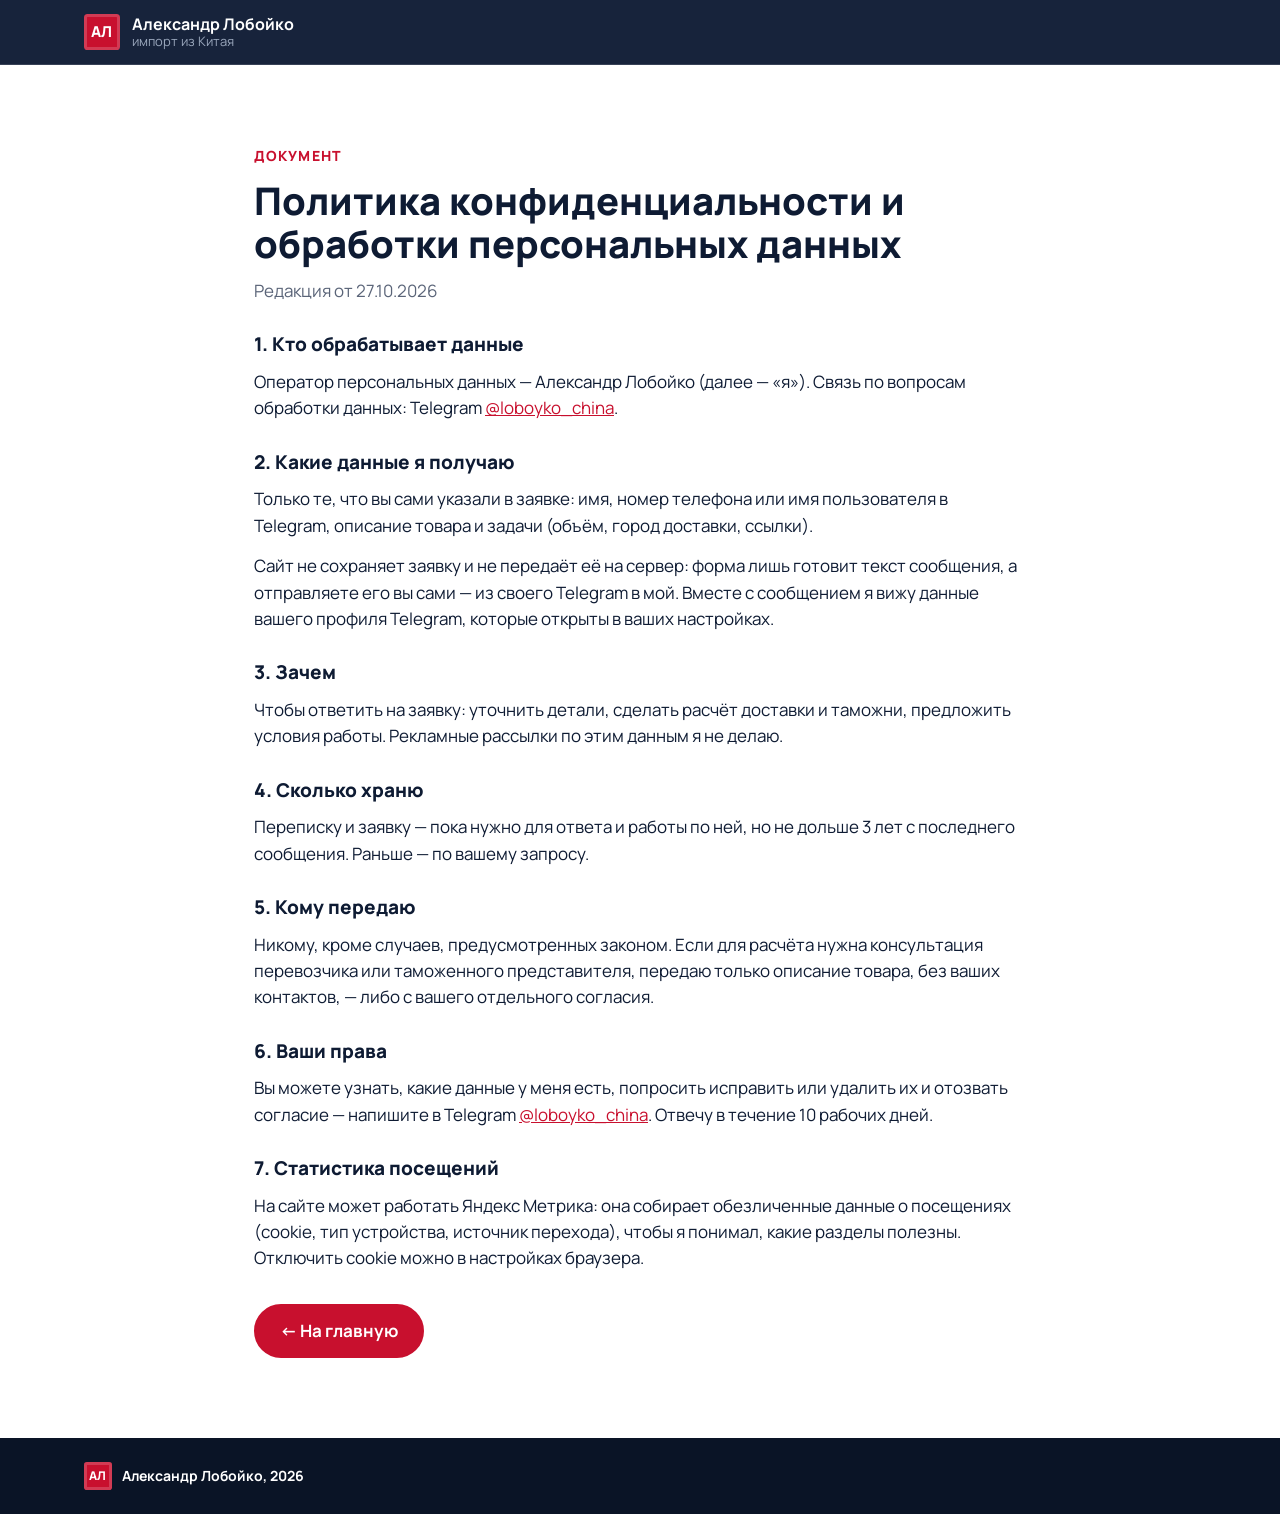
==== policy.html @ a02b36c3 "Сайт: первая публикация" ====
<!doctype html>
<html lang="ru">
<head>
<meta charset="utf-8">
<meta name="viewport" content="width=device-width, initial-scale=1">
<title>Политика конфиденциальности — Александр Лобойко</title>
<meta name="robots" content="noindex">
<link rel="icon" type="image/png" sizes="48x48" href="img/icon-48.png">
<link rel="preconnect" href="https://fonts.googleapis.com">
<link rel="preconnect" href="https://fonts.gstatic.com" crossorigin>
<link rel="stylesheet" href="https://fonts.googleapis.com/css2?family=Manrope:wght@400;600;700;800&family=PT+Serif:ital,wght@1,700&display=swap">
<link rel="stylesheet" href="style.css">
</head>
<body>

<header class="top">
  <div class="wrap top-in">
    <a class="brand" href="./" aria-label="Александр Лобойко — на главную">
      <span class="seal" aria-hidden="true">АЛ</span>
      <span class="brand-t"><b>Александр Лобойко</b><small>импорт из Китая</small></span>
    </a>
  </div>
</header>

<main class="section">
  <div class="wrap prose policy">
    <p class="kicker">Документ</p>
    <h2>Политика конфиденциальности и обработки персональных данных</h2>
    <p class="sub">Редакция от 27.10.2026</p>

    <h3>1. Кто обрабатывает данные</h3>
    <p>Оператор персональных данных — Александр Лобойко (далее — «я»). Связь по вопросам обработки данных: Telegram <a href="https://t.me/loboyko_china">@loboyko_china</a>.</p>

    <h3>2. Какие данные я получаю</h3>
    <p>Только те, что вы сами указали в заявке: имя, номер телефона или имя пользователя в Telegram, описание товара и задачи (объём, город доставки, ссылки).</p>
    <p>Сайт не сохраняет заявку и не передаёт её на сервер: форма лишь готовит текст сообщения, а отправляете его вы сами — из своего Telegram в мой. Вместе с сообщением я вижу данные вашего профиля Telegram, которые открыты в ваших настройках.</p>

    <h3>3. Зачем</h3>
    <p>Чтобы ответить на заявку: уточнить детали, сделать расчёт доставки и таможни, предложить условия работы. Рекламные рассылки по этим данным я не делаю.</p>

    <h3>4. Сколько храню</h3>
    <p>Переписку и заявку — пока нужно для ответа и работы по ней, но не дольше 3 лет с последнего сообщения. Раньше — по вашему запросу.</p>

    <h3>5. Кому передаю</h3>
    <p>Никому, кроме случаев, предусмотренных законом. Если для расчёта нужна консультация перевозчика или таможенного представителя, передаю только описание товара, без ваших контактов, — либо с вашего отдельного согласия.</p>

    <h3>6. Ваши права</h3>
    <p>Вы можете узнать, какие данные у меня есть, попросить исправить или удалить их и отозвать согласие — напишите в Telegram <a href="https://t.me/loboyko_china">@loboyko_china</a>. Отвечу в течение 10 рабочих дней.</p>

    <h3>7. Статистика посещений</h3>
    <p>На сайте может работать Яндекс Метрика: она собирает обезличенные данные о посещениях (cookie, тип устройства, источник перехода), чтобы я понимал, какие разделы полезны. Отключить cookie можно в настройках браузера.</p>

    <p style="margin-top:32px"><a class="btn" href="./">← На главную</a></p>
  </div>
</main>

<footer class="foot">
  <div class="wrap foot-in">
    <span><span class="seal" aria-hidden="true">АЛ</span> Александр Лобойко, 2026</span>
  </div>
</footer>
</body>
</html>
---- style.css ----
/* Фирменный стиль «Китай по-взрослому» — те же цвета и шрифты, что в 01_оформление */
:root {
  --navy: #0E1B33;
  --navy-2: #172B4D;
  --red: #C8102E;
  --red-soft: #FF6B7F;
  --paper: #F4EFE6;
  --paper-2: #EAE3D6;
  --ink: #0E1B33;
  --muted: #9AA7BC;
  --muted-ink: #5A6478;
  --line: rgba(255,255,255,.14);
  --line-ink: rgba(14,27,51,.14);
  --green: #1F7A4D;
  --font: 'Manrope', 'Segoe UI', Arial, sans-serif;
  --accent-font: 'PT Serif', Georgia, serif;
  --r: 14px;
}

* { box-sizing: border-box; margin: 0; padding: 0; }
html { scroll-behavior: smooth; scroll-padding-top: 76px; }
body { font-family: var(--font); background: #fff; color: var(--ink); line-height: 1.55; -webkit-font-smoothing: antialiased; font-size: 17px; }
img { max-width: 100%; display: block; }
[hidden] { display: none !important; }
a { color: inherit; }
.wrap { max-width: 1160px; margin: 0 auto; padding: 0 24px; }

/* Печать «АЛ» */
.seal {
  display: inline-flex; align-items: center; justify-content: center;
  width: 36px; height: 36px; flex: none;
  background: var(--red); color: #fff; font-weight: 800; font-size: 15px; letter-spacing: .02em;
  border-radius: 10%; box-shadow: inset 0 0 0 3px rgba(255,255,255,.18);
}

/* Кнопки */
.btn {
  display: inline-flex; align-items: center; justify-content: center; gap: 8px;
  min-height: 48px; padding: 12px 24px; border-radius: 999px;
  background: var(--red); color: #fff; font-weight: 700; text-decoration: none; text-align: center;
  border: 2px solid var(--red); transition: background .15s, border-color .15s;
}
.btn:hover { background: #A50D26; border-color: #A50D26; }
.btn:focus-visible, a:focus-visible, select:focus-visible, input:focus-visible { outline: 3px solid var(--red-soft); outline-offset: 2px; }
.btn-ghost { background: transparent; border-color: rgba(255,255,255,.5); }
.btn-ghost:hover { background: rgba(255,255,255,.08); border-color: #fff; }
.btn-sm { min-height: 40px; padding: 8px 18px; font-size: 15px; }

/* Шапка */
.top { position: sticky; top: 0; z-index: 10; background: rgba(14,27,51,.96); color: #fff; backdrop-filter: blur(6px); border-bottom: 1px solid var(--line); }
.top-in { display: flex; align-items: center; gap: 24px; height: 64px; }
.brand { display: flex; align-items: center; gap: 12px; text-decoration: none; }
.brand-t { display: flex; flex-direction: column; line-height: 1.15; }
.brand-t b { font-size: 16px; }
.brand-t small { font-size: 13px; color: var(--muted); }
.nav { display: flex; gap: 22px; margin-left: auto; font-size: 15px; font-weight: 600; }
.nav a { text-decoration: none; color: #DDE3EE; }
.nav a:hover { color: #fff; }

/* Первый экран */
.hero { background: var(--navy); color: #fff; overflow: hidden; }
.hero-in { display: grid; grid-template-columns: 1.25fr .75fr; gap: 48px; align-items: center; padding: 72px 24px 80px; }
.eyebrow { color: var(--red-soft); font-weight: 700; font-size: 14px; letter-spacing: .08em; text-transform: uppercase; margin-bottom: 16px; }
h1 { font-size: clamp(34px, 5.2vw, 58px); line-height: 1.07; font-weight: 800; letter-spacing: -.01em; }
h1 em, h2 em { font-family: var(--accent-font); font-style: italic; color: var(--red-soft); font-weight: 700; }
.lead { font-size: 19px; color: #DDE3EE; margin-top: 20px; max-width: 600px; }
.hero-cta { display: flex; flex-wrap: wrap; gap: 12px; margin-top: 28px; }
.hero-note { margin-top: 20px; color: var(--muted); font-size: 15px; }
.hero-photo { position: relative; max-width: 380px; width: 100%; margin-left: auto; }
.hero-photo img { width: 100%; height: auto; aspect-ratio: 1; object-fit: cover; border-radius: 50%; background: #fff; box-shadow: 0 0 0 8px var(--red), 0 0 0 16px rgba(200,16,46,.18); }
.hero-photo figcaption { position: absolute; left: -8px; bottom: 12px; display: flex; align-items: center; gap: 10px; background: #fff; color: var(--ink); font-weight: 700; font-size: 14px; padding: 8px 14px 8px 8px; border-radius: 999px; box-shadow: 0 8px 24px rgba(0,0,0,.25); }
.hero-photo figcaption .seal { width: 28px; height: 28px; font-size: 12px; }

/* Секции */
.section { padding: 80px 0; }
.section-dark { background: var(--navy); color: #fff; }
.section-paper { background: var(--paper); }
.kicker { color: var(--red); font-weight: 800; font-size: 14px; letter-spacing: .08em; text-transform: uppercase; margin-bottom: 12px; }
.section-dark .kicker { color: var(--red-soft); }
h2 { font-size: clamp(26px, 3.4vw, 38px); line-height: 1.15; font-weight: 800; max-width: 820px; }
h3 { font-size: 19px; line-height: 1.3; font-weight: 800; }
.sub { color: var(--muted-ink); margin-top: 12px; max-width: 760px; }

.two { display: grid; grid-template-columns: .9fr 1.1fr; gap: 56px; }
.prose p + p { margin-top: 14px; }
.prose h3 { margin: 28px 0 12px; }
.ticks { list-style: none; display: grid; gap: 10px; }
.ticks li { position: relative; padding-left: 30px; }
.ticks li::before { content: ''; position: absolute; left: 0; top: .45em; width: 16px; height: 16px; border-radius: 4px; background: var(--red); box-shadow: inset 0 0 0 4px #fff, 0 0 0 1px var(--red); }

/* Цифры */
.stats { display: grid; grid-template-columns: repeat(3, 1fr); gap: 1px; background: var(--line); border: 1px solid var(--line); border-radius: var(--r); overflow: hidden; margin-top: 8px; }
.stat { background: var(--navy); padding: 28px 24px; display: flex; flex-direction: column; gap: 8px; }
.stat b { font-size: clamp(30px, 4vw, 44px); line-height: 1; font-weight: 800; }
.stat span { color: var(--muted); font-size: 15px; }
.routes { margin-top: 24px; color: #DDE3EE; font-weight: 600; }
#value h2 { margin-bottom: 36px; }
.stats-val .stat b { font-size: 20px; line-height: 1.25; }
.stats-val .stat span { color: #C3CCDA; font-size: 16px; }

/* Услуги */
.cards { display: grid; grid-template-columns: repeat(auto-fill, minmax(260px, 1fr)); gap: 16px; margin-top: 36px; }
.card { border: 1px solid var(--line-ink); border-radius: var(--r); padding: 24px; background: #fff; }
.card p { color: var(--muted-ink); margin-top: 8px; font-size: 16px; }
.card-accent { border-color: var(--red); box-shadow: inset 4px 0 0 var(--red); }

/* Заявка */
.req { display: grid; grid-template-columns: minmax(0, .8fr) minmax(0, 1.2fr); gap: 40px; margin-top: 36px; align-items: start; }
.req-side h3 { margin: 28px 0 14px; }
.req-steps { list-style: none; counter-reset: r; display: grid; gap: 14px; }
.req-steps li { counter-increment: r; display: grid; grid-template-columns: 34px 1fr; gap: 10px; font-size: 16px; }
.req-steps li::before { content: counter(r); font-family: var(--accent-font); font-style: italic; font-weight: 700; font-size: 26px; color: var(--red); line-height: 1; }
.req-note { margin-top: 22px; font-size: 15px; color: var(--muted-ink); }
.req-form, .req-done { grid-column: 2; background: #fff; border-radius: var(--r); padding: 28px; display: grid; grid-template-columns: repeat(2, minmax(0, 1fr)); gap: 16px; border: 1px solid var(--line-ink); box-shadow: inset 0 4px 0 var(--red); }
.req-done { grid-template-columns: 1fr; font-size: 16px; }
.field { display: flex; flex-direction: column; gap: 6px; font-size: 14px; font-weight: 700; color: var(--muted-ink); min-width: 0; }
.field-wide { grid-column: 1 / -1; }
.field input:not([type="checkbox"]), .field select, .field textarea, .req-done textarea {
  width: 100%; min-height: 48px; padding: 10px 12px; border: 1px solid #C9CFDA; border-radius: 10px;
  font: 600 16px var(--font); color: var(--ink); background: #fff;
}
.field textarea, .req-done textarea { resize: vertical; line-height: 1.45; }
.field input::placeholder, .field textarea::placeholder { color: #9AA3B2; font-weight: 500; }
.opts { border: 0; display: grid; grid-template-columns: 1fr 1fr; gap: 10px 16px; }
.opts legend { padding: 0; margin-bottom: 8px; }
.check { display: flex; gap: 10px; align-items: flex-start; font-size: 15px; font-weight: 600; color: var(--ink); cursor: pointer; }
.check input { width: 20px; height: 20px; margin-top: 2px; accent-color: var(--red); flex: none; }
.consent { grid-column: 1 / -1; font-size: 14px; font-weight: 500; }
.consent a, .req-done a, .foot a { color: inherit; text-decoration: underline; }
.req-err { grid-column: 1 / -1; color: var(--red); font-weight: 700; font-size: 15px; }
.req-btn { grid-column: 1 / -1; justify-self: start; font: inherit; font-weight: 700; cursor: pointer; }
.req-hint { grid-column: 1 / -1; font-size: 13px; color: var(--muted-ink); margin-top: -6px; }
.req-done-t { font-weight: 800; font-size: 22px; }
.req-done .hero-cta { margin-top: 0; }
.req-done .btn { font: inherit; font-weight: 700; cursor: pointer; }
.btn-line { background: transparent; color: var(--ink); border-color: var(--ink); }
.btn-line:hover { background: var(--paper); color: var(--ink); border-color: var(--ink); }
.linklike { justify-self: start; background: none; border: 0; padding: 0; font: inherit; font-size: 15px; color: var(--muted-ink); text-decoration: underline; cursor: pointer; }

/* Шаги */
.steps { list-style: none; counter-reset: s; display: grid; grid-template-columns: repeat(4, 1fr); gap: 16px; margin-top: 36px; }
.steps li { counter-increment: s; border-top: 3px solid var(--red); padding-top: 18px; display: flex; flex-direction: column; gap: 8px; }
.steps li::before { content: counter(s); font-family: var(--accent-font); font-style: italic; font-weight: 700; font-size: 34px; color: var(--red); line-height: 1; }
.steps b { font-size: 18px; }
.steps span { color: var(--muted-ink); font-size: 16px; }

/* Контакты */
.contacts { display: grid; grid-template-columns: 1.2fr .8fr; gap: 48px; align-items: center; }
.gift { background: var(--paper); color: var(--ink); border-radius: var(--r); padding: 28px; position: relative; }
.gift::before { content: 'PDF'; position: absolute; top: -14px; right: 24px; background: var(--red); color: #fff; font-weight: 800; font-size: 13px; padding: 4px 10px; border-radius: 6px; }
.gift-t { font-weight: 800; font-size: 19px; margin-bottom: 10px; }

.foot { background: #0A1426; color: var(--muted); font-size: 14px; padding: 24px 0; }
.foot-in { display: flex; justify-content: space-between; gap: 16px; flex-wrap: wrap; align-items: center; }
.foot-in > span:first-child { display: flex; align-items: center; gap: 10px; color: #fff; font-weight: 700; }
.foot .seal { width: 28px; height: 28px; font-size: 12px; }

/* Планшет */
@media (max-width: 980px) {
  .nav { display: none; }
  .top .btn-sm { margin-left: auto; }
  .req { grid-template-columns: 1fr; gap: 28px; }
  .req-form, .req-done { grid-column: auto; }
  .steps { grid-template-columns: 1fr 1fr; }
}
/* Телефон */
@media (max-width: 720px) {
  body { font-size: 16px; }
  .wrap { padding: 0 16px; }
  .section { padding: 56px 0; }
  .top-in { height: 58px; gap: 12px; }
  .brand-t small, .hide-sm { display: none; }
  .brand-t b { white-space: nowrap; }
  .top .btn-sm { padding: 8px 14px; font-size: 14px; }
  .hero-in { grid-template-columns: 1fr; gap: 40px; padding: 40px 16px 56px; }
  .hero-photo { max-width: 240px; margin: 0 auto; order: -1; }
  .hero-photo figcaption { left: 50%; transform: translateX(-50%); white-space: nowrap; }
  .lead { font-size: 17px; }
  .hero-cta .btn { flex: 1 1 100%; }
  .two, .contacts { grid-template-columns: 1fr; gap: 24px; }
  .stats { grid-template-columns: 1fr 1fr; }
  .stats-val { grid-template-columns: 1fr; }
  .stat { padding: 20px 16px; }
  .req-form { grid-template-columns: 1fr; padding: 20px 16px; }
  .req-done { padding: 20px 16px; }
  .opts { grid-template-columns: 1fr; }
  .steps { grid-template-columns: 1fr; }
  .req-btn { justify-self: stretch; }
}
@media (max-width: 380px) {
  .brand-t { display: none; }
}

/* Политика */
.policy { max-width: 820px; }
.policy a:not(.btn) { color: var(--red); }

/* Заявка без Telegram (Яндекс Форма) */
.section-tight { padding-top: 0; }
.yaform { margin-top: 28px; max-width: 760px; background: #fff; border-radius: var(--r); border: 1px solid var(--line-ink); overflow: hidden; }
.yaform iframe { display: block; width: 100%; min-height: 720px; border: 0; }
.req-hint a { color: var(--red); font-weight: 700; }
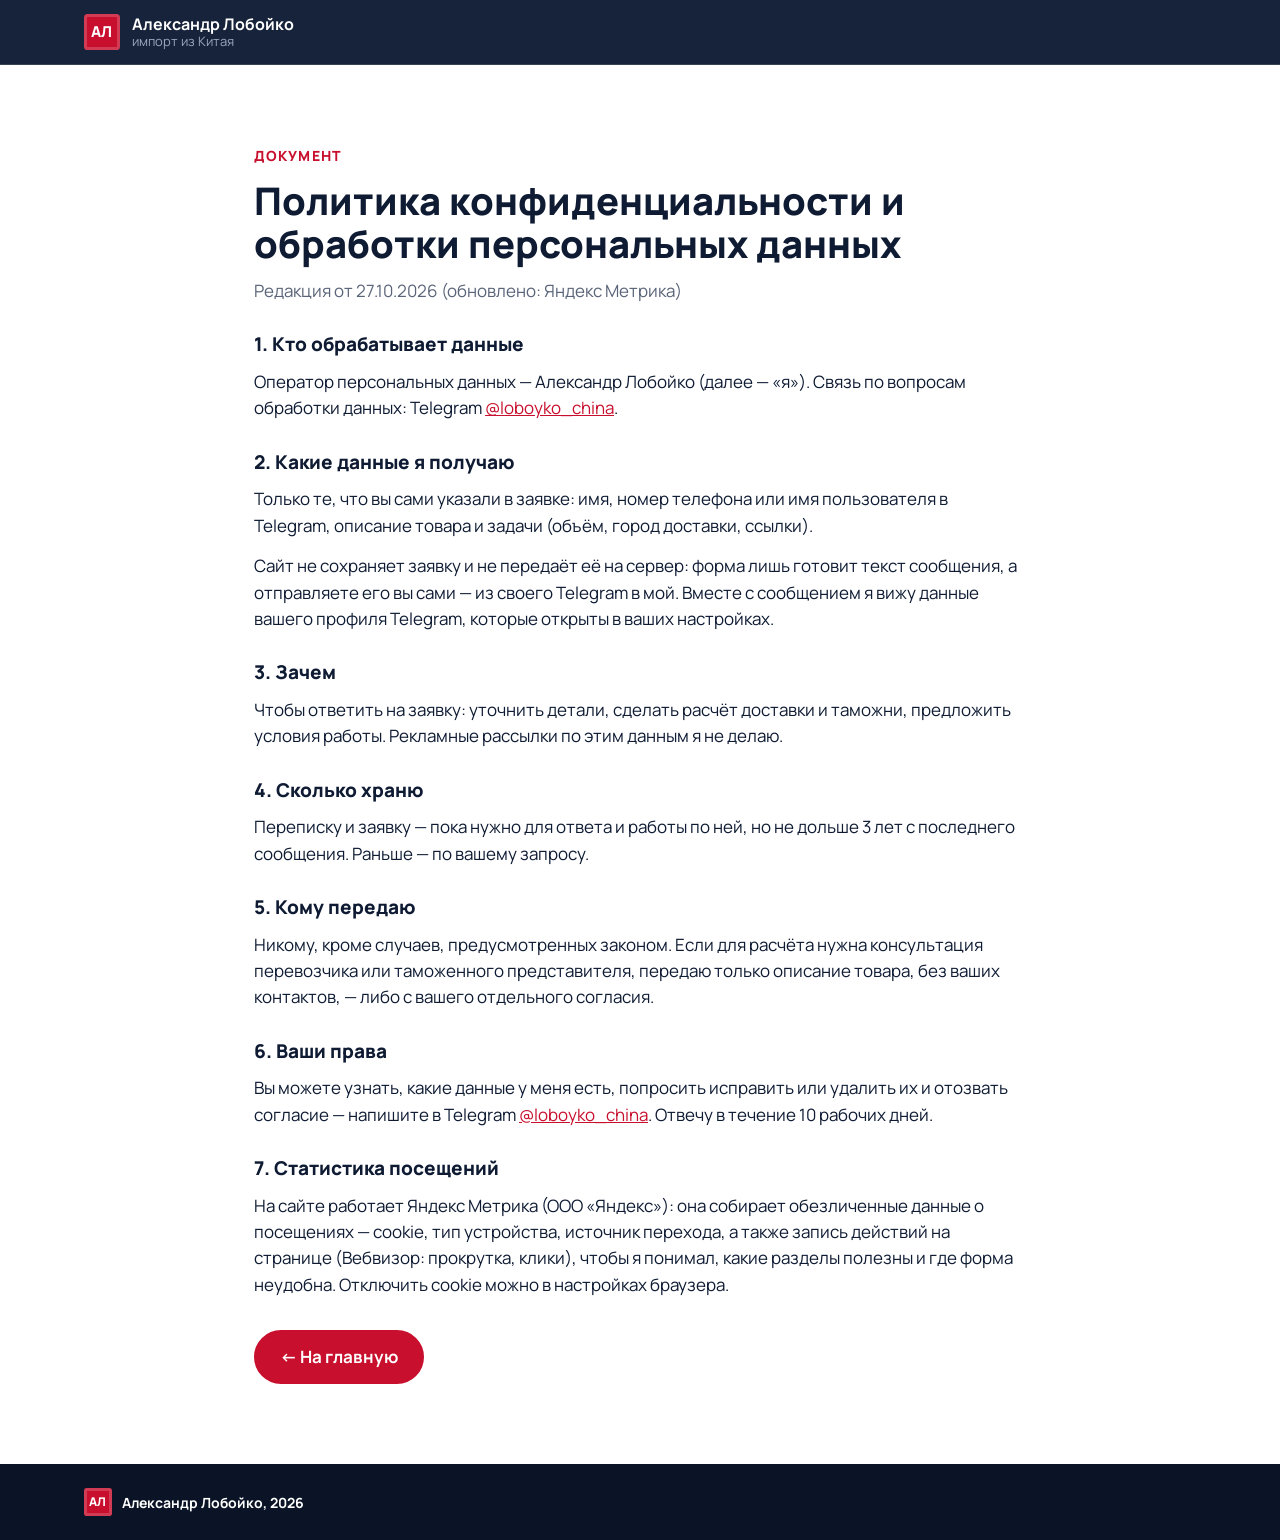
==== commit 517417c7: "Яндекс Метрика: счётчик 113824831, цели request и phone_form; политика — про Вебвизор" ====
--- a/policy.html
+++ b/policy.html
@@ -10,6 +10,20 @@
 <link rel="preconnect" href="https://fonts.gstatic.com" crossorigin>
 <link rel="stylesheet" href="https://fonts.googleapis.com/css2?family=Manrope:wght@400;600;700;800&family=PT+Serif:ital,wght@1,700&display=swap">
 <link rel="stylesheet" href="style.css">
+<!-- Yandex.Metrika counter -->
+<script type="text/javascript">
+    (function(m,e,t,r,i,k,a){
+        m[i]=m[i]||function(){(m[i].a=m[i].a||[]).push(arguments)};
+        m[i].l=1*new Date();
+        for (var j = 0; j < document.scripts.length; j++) {if (document.scripts[j].src === r) { return; }}
+        k=e.createElement(t),a=e.getElementsByTagName(t)[0],k.async=1,k.src=r,a.parentNode.insertBefore(k,a)
+    })(window, document,'script','https://mc.yandex.ru/metrika/tag.js?id=113824831', 'ym');
+
+    ym(113824831, 'init', {ssr:true, webvisor:true, clickmap:true, ecommerce:"dataLayer", referrer: document.referrer, url: location.href, accurateTrackBounce:true, trackLinks:true});
+    window.METRIKA_ID = 113824831;
+</script>
+<noscript><div><img src="https://mc.yandex.ru/watch/113824831" style="position:absolute; left:-9999px;" alt="" /></div></noscript>
+<!-- /Yandex.Metrika counter -->
 </head>
 <body>
 
@@ -26,7 +40,7 @@
   <div class="wrap prose policy">
     <p class="kicker">Документ</p>
     <h2>Политика конфиденциальности и обработки персональных данных</h2>
-    <p class="sub">Редакция от 27.10.2026</p>
+    <p class="sub">Редакция от 27.10.2026 (обновлено: Яндекс Метрика)</p>
 
     <h3>1. Кто обрабатывает данные</h3>
     <p>Оператор персональных данных — Александр Лобойко (далее — «я»). Связь по вопросам обработки данных: Telegram <a href="https://t.me/loboyko_china">@loboyko_china</a>.</p>
@@ -48,7 +62,7 @@
     <p>Вы можете узнать, какие данные у меня есть, попросить исправить или удалить их и отозвать согласие — напишите в Telegram <a href="https://t.me/loboyko_china">@loboyko_china</a>. Отвечу в течение 10 рабочих дней.</p>
 
     <h3>7. Статистика посещений</h3>
-    <p>На сайте может работать Яндекс Метрика: она собирает обезличенные данные о посещениях (cookie, тип устройства, источник перехода), чтобы я понимал, какие разделы полезны. Отключить cookie можно в настройках браузера.</p>
+    <p>На сайте работает Яндекс Метрика (ООО «Яндекс»): она собирает обезличенные данные о посещениях — cookie, тип устройства, источник перехода, а также запись действий на странице (Вебвизор: прокрутка, клики), чтобы я понимал, какие разделы полезны и где форма неудобна. Отключить cookie можно в настройках браузера.</p>
 
     <p style="margin-top:32px"><a class="btn" href="./">← На главную</a></p>
   </div>
